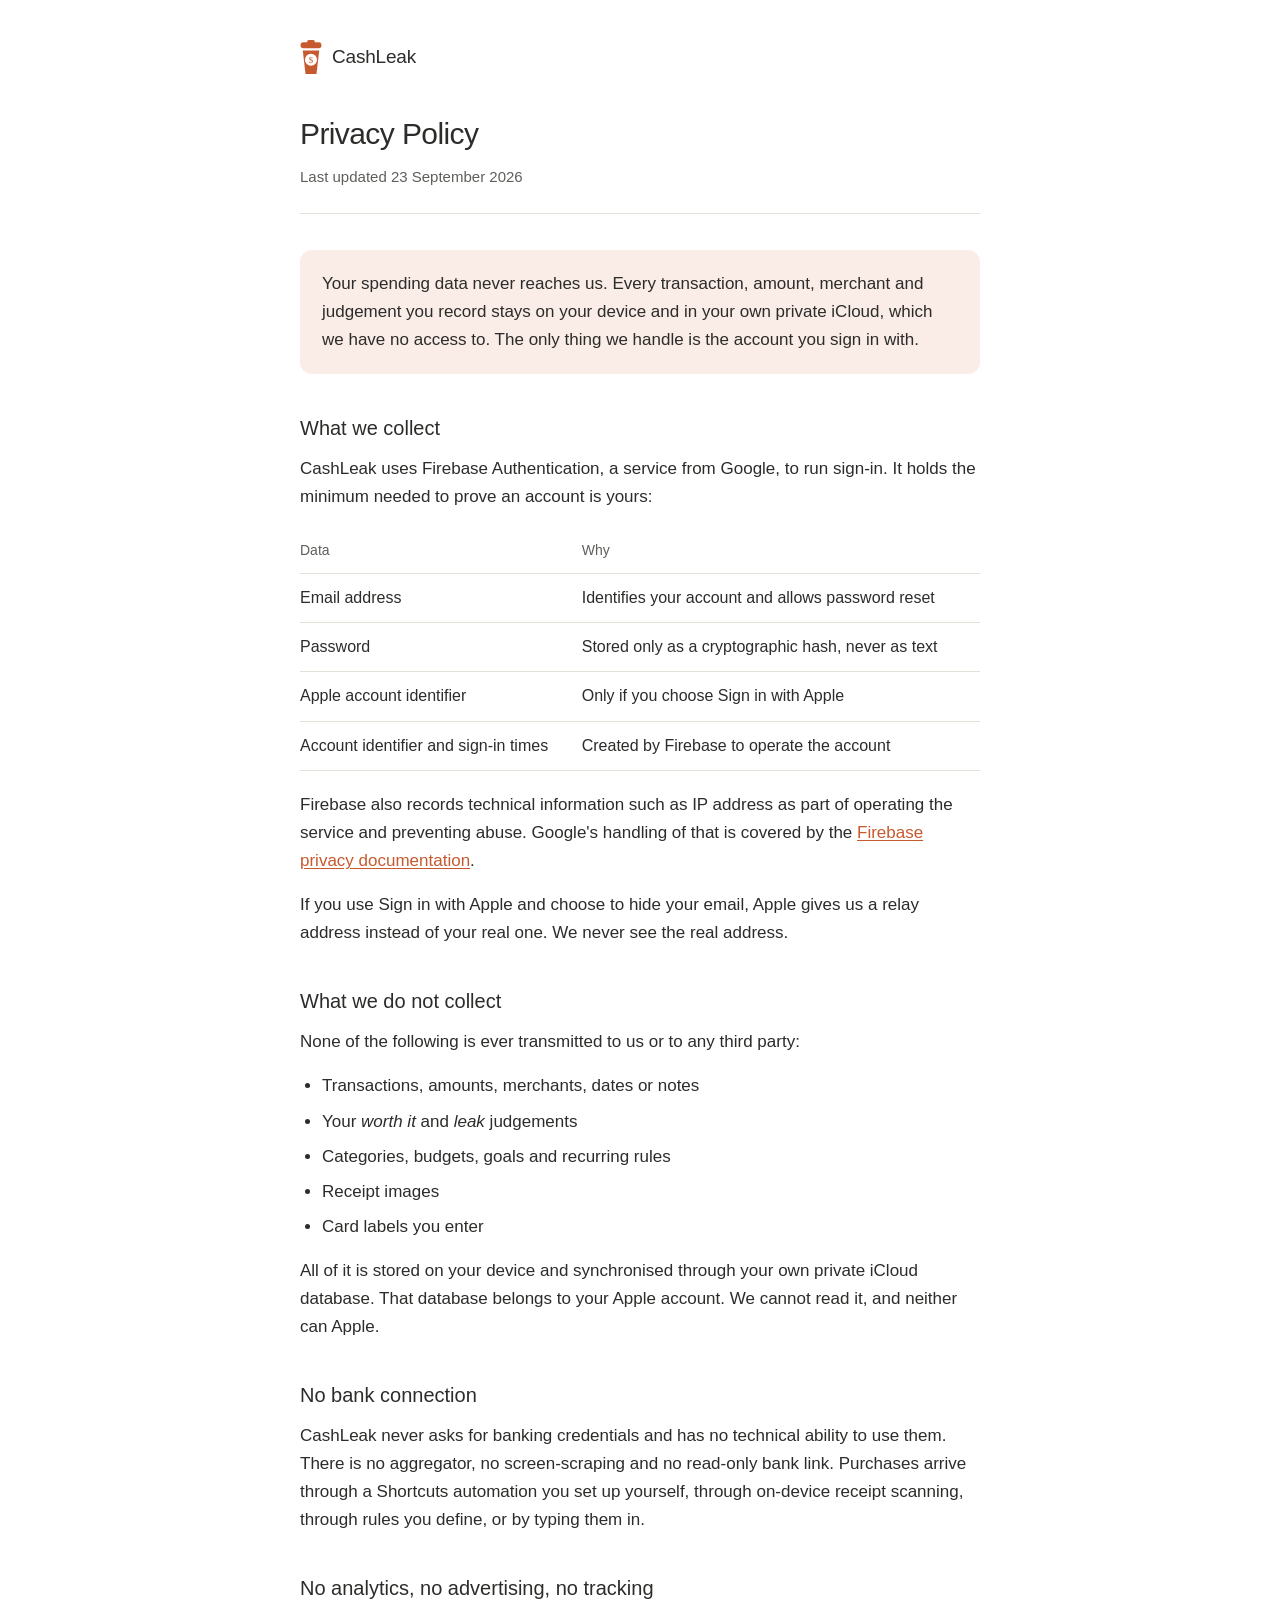
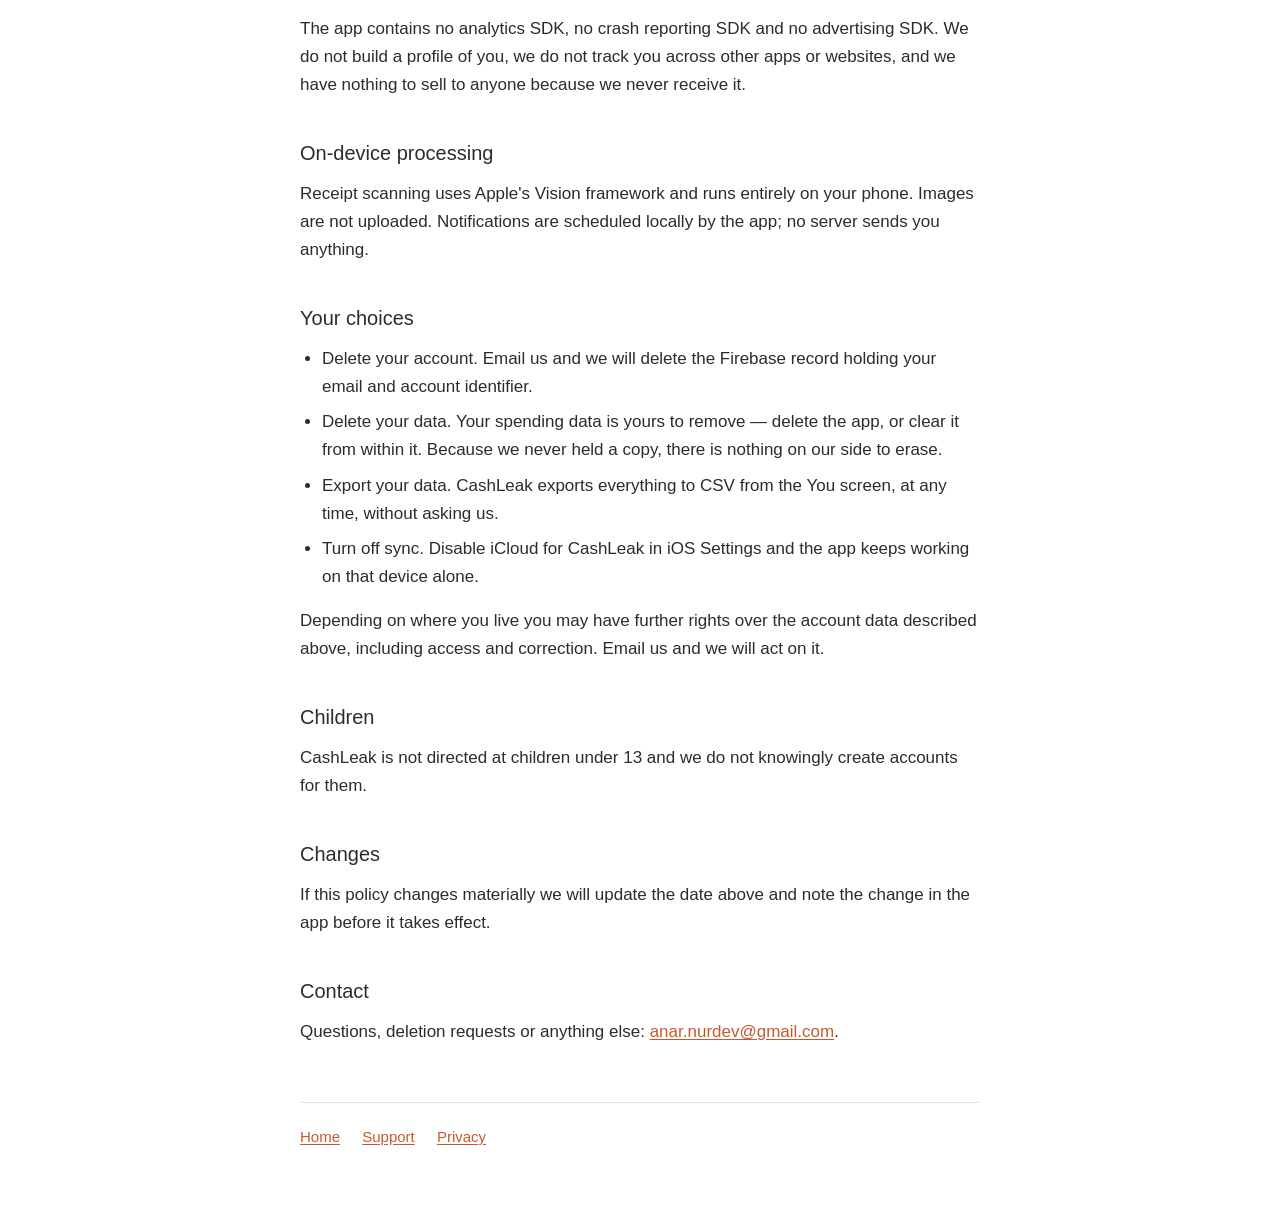
==== docs/privacy.html @ 2df8ec70 "Add privacy policy and support pages for GitHub Pages App Store Connect blocks review without a host" ====
<!DOCTYPE html>
<html lang="en">
<head>
<meta charset="utf-8">
<meta name="viewport" content="width=device-width, initial-scale=1">
<title>Privacy Policy — CashLeak</title>
<link rel="stylesheet" href="_style.css">
</head>
<body>
<div class="wrap">

<header>
  <a class="mark" href="index.html">
    <svg viewBox="0 0 40 62" width="22" height="34" aria-hidden="true"><rect x="13" y="0" width="14" height="7" rx="3" fill="#C65A2E"/><rect x="1" y="4" width="38" height="11" rx="5" fill="#C65A2E"/><path d="M5 19 L35 19 L30 62 L10 62 Z" fill="#C65A2E"/><circle cx="20" cy="36" r="11" fill="#FFFFFF"/><text x="20" y="42" font-size="16" fill="#C65A2E" text-anchor="middle" font-family="Georgia, serif">$</text></svg>
    <span>CashLeak</span>
  </a>
  <h1>Privacy Policy</h1>
  <p class="dateline">Last updated 23 September 2026</p>
</header>

<div class="lede">
  <p><strong>Your spending data never reaches us.</strong> Every transaction, amount, merchant and judgement you record stays on your device and in your own private iCloud, which we have no access to. The only thing we handle is the account you sign in with.</p>
</div>

<h2>What we collect</h2>

<p>CashLeak uses Firebase Authentication, a service from Google, to run sign-in. It holds the minimum needed to prove an account is yours:</p>

<table>
  <tr><th>Data</th><th>Why</th></tr>
  <tr><td>Email address</td><td>Identifies your account and allows password reset</td></tr>
  <tr><td>Password</td><td>Stored only as a cryptographic hash, never as text</td></tr>
  <tr><td>Apple account identifier</td><td>Only if you choose Sign in with Apple</td></tr>
  <tr><td>Account identifier and sign-in times</td><td>Created by Firebase to operate the account</td></tr>
</table>

<p>Firebase also records technical information such as IP address as part of operating the service and preventing abuse. Google's handling of that is covered by the <a href="https://firebase.google.com/support/privacy">Firebase privacy documentation</a>.</p>

<p>If you use Sign in with Apple and choose to hide your email, Apple gives us a relay address instead of your real one. We never see the real address.</p>

<h2>What we do not collect</h2>

<p>None of the following is ever transmitted to us or to any third party:</p>

<ul>
  <li>Transactions, amounts, merchants, dates or notes</li>
  <li>Your <em>worth it</em> and <em>leak</em> judgements</li>
  <li>Categories, budgets, goals and recurring rules</li>
  <li>Receipt images</li>
  <li>Card labels you enter</li>
</ul>

<p>All of it is stored on your device and synchronised through <strong>your own private iCloud database</strong>. That database belongs to your Apple account. We cannot read it, and neither can Apple.</p>

<h2>No bank connection</h2>

<p>CashLeak never asks for banking credentials and has no technical ability to use them. There is no aggregator, no screen-scraping and no read-only bank link. Purchases arrive through a Shortcuts automation you set up yourself, through on-device receipt scanning, through rules you define, or by typing them in.</p>

<h2>No analytics, no advertising, no tracking</h2>

<p>The app contains no analytics SDK, no crash reporting SDK and no advertising SDK. We do not build a profile of you, we do not track you across other apps or websites, and we have nothing to sell to anyone because we never receive it.</p>

<h2>On-device processing</h2>

<p>Receipt scanning uses Apple's Vision framework and runs entirely on your phone. Images are not uploaded. Notifications are scheduled locally by the app; no server sends you anything.</p>

<h2>Your choices</h2>

<ul>
  <li><strong>Delete your account.</strong> Email us and we will delete the Firebase record holding your email and account identifier.</li>
  <li><strong>Delete your data.</strong> Your spending data is yours to remove — delete the app, or clear it from within it. Because we never held a copy, there is nothing on our side to erase.</li>
  <li><strong>Export your data.</strong> CashLeak exports everything to CSV from the You screen, at any time, without asking us.</li>
  <li><strong>Turn off sync.</strong> Disable iCloud for CashLeak in iOS Settings and the app keeps working on that device alone.</li>
</ul>

<p>Depending on where you live you may have further rights over the account data described above, including access and correction. Email us and we will act on it.</p>

<h2>Children</h2>

<p>CashLeak is not directed at children under 13 and we do not knowingly create accounts for them.</p>

<h2>Changes</h2>

<p>If this policy changes materially we will update the date above and note the change in the app before it takes effect.</p>

<h2>Contact</h2>

<p>Questions, deletion requests or anything else: <a href="mailto:anar.nurdev@gmail.com">anar.nurdev@gmail.com</a>.</p>

<footer>
  <a href="index.html">Home</a>
  <a href="support.html">Support</a>
  <a href="privacy.html">Privacy</a>
</footer>

</div>
</body>
</html>
---- docs/_style.css ----
:root {
  --brand: #C65A2E;
  --ink: #2C2C2A;
  --muted: #5F5E5A;
  --line: #E4E1DA;
  --wash: #FAECE7;
  --page: #FFFFFF;
}

@media (prefers-color-scheme: dark) {
  :root {
    --brand: #F0997B;
    --ink: #F1EFE8;
    --muted: #B4B2A9;
    --line: #3A3937;
    --wash: #2A1712;
    --page: #171614;
  }
}

* { box-sizing: border-box; }

body {
  margin: 0;
  padding: 0 24px 80px;
  background: var(--page);
  color: var(--ink);
  font: 400 17px/1.65 -apple-system, BlinkMacSystemFont, "Segoe UI", Roboto, Helvetica, Arial, sans-serif;
  -webkit-text-size-adjust: 100%;
}

.wrap { max-width: 680px; margin: 0 auto; }

header {
  border-bottom: 1px solid var(--line);
  padding: 40px 0 24px;
  margin-bottom: 36px;
}

.mark {
  display: inline-flex;
  align-items: center;
  gap: 10px;
  text-decoration: none;
  color: var(--ink);
}

.mark svg { display: block; }

.mark span { font-size: 19px; font-weight: 500; letter-spacing: -0.01em; }

h1 { font-size: 30px; font-weight: 500; letter-spacing: -0.02em; margin: 26px 0 6px; }
h2 { font-size: 20px; font-weight: 500; margin: 38px 0 10px; }
h3 { font-size: 17px; font-weight: 500; margin: 26px 0 6px; }

.dateline { color: var(--muted); font-size: 15px; margin: 0; }

p { margin: 0 0 16px; }

ul { margin: 0 0 16px; padding-left: 22px; }
li { margin-bottom: 7px; }

a { color: var(--brand); text-underline-offset: 2px; }

strong { font-weight: 500; }

.lede {
  background: var(--wash);
  border-radius: 12px;
  padding: 20px 22px;
  margin: 0 0 30px;
}

.lede p:last-child { margin-bottom: 0; }

table { width: 100%; border-collapse: collapse; margin: 0 0 20px; font-size: 16px; }
th, td { text-align: left; padding: 11px 12px 11px 0; border-bottom: 1px solid var(--line); vertical-align: top; }
th { font-weight: 500; color: var(--muted); font-size: 14px; }

footer {
  border-top: 1px solid var(--line);
  margin-top: 56px;
  padding-top: 22px;
  color: var(--muted);
  font-size: 15px;
}

footer a { margin-right: 18px; }
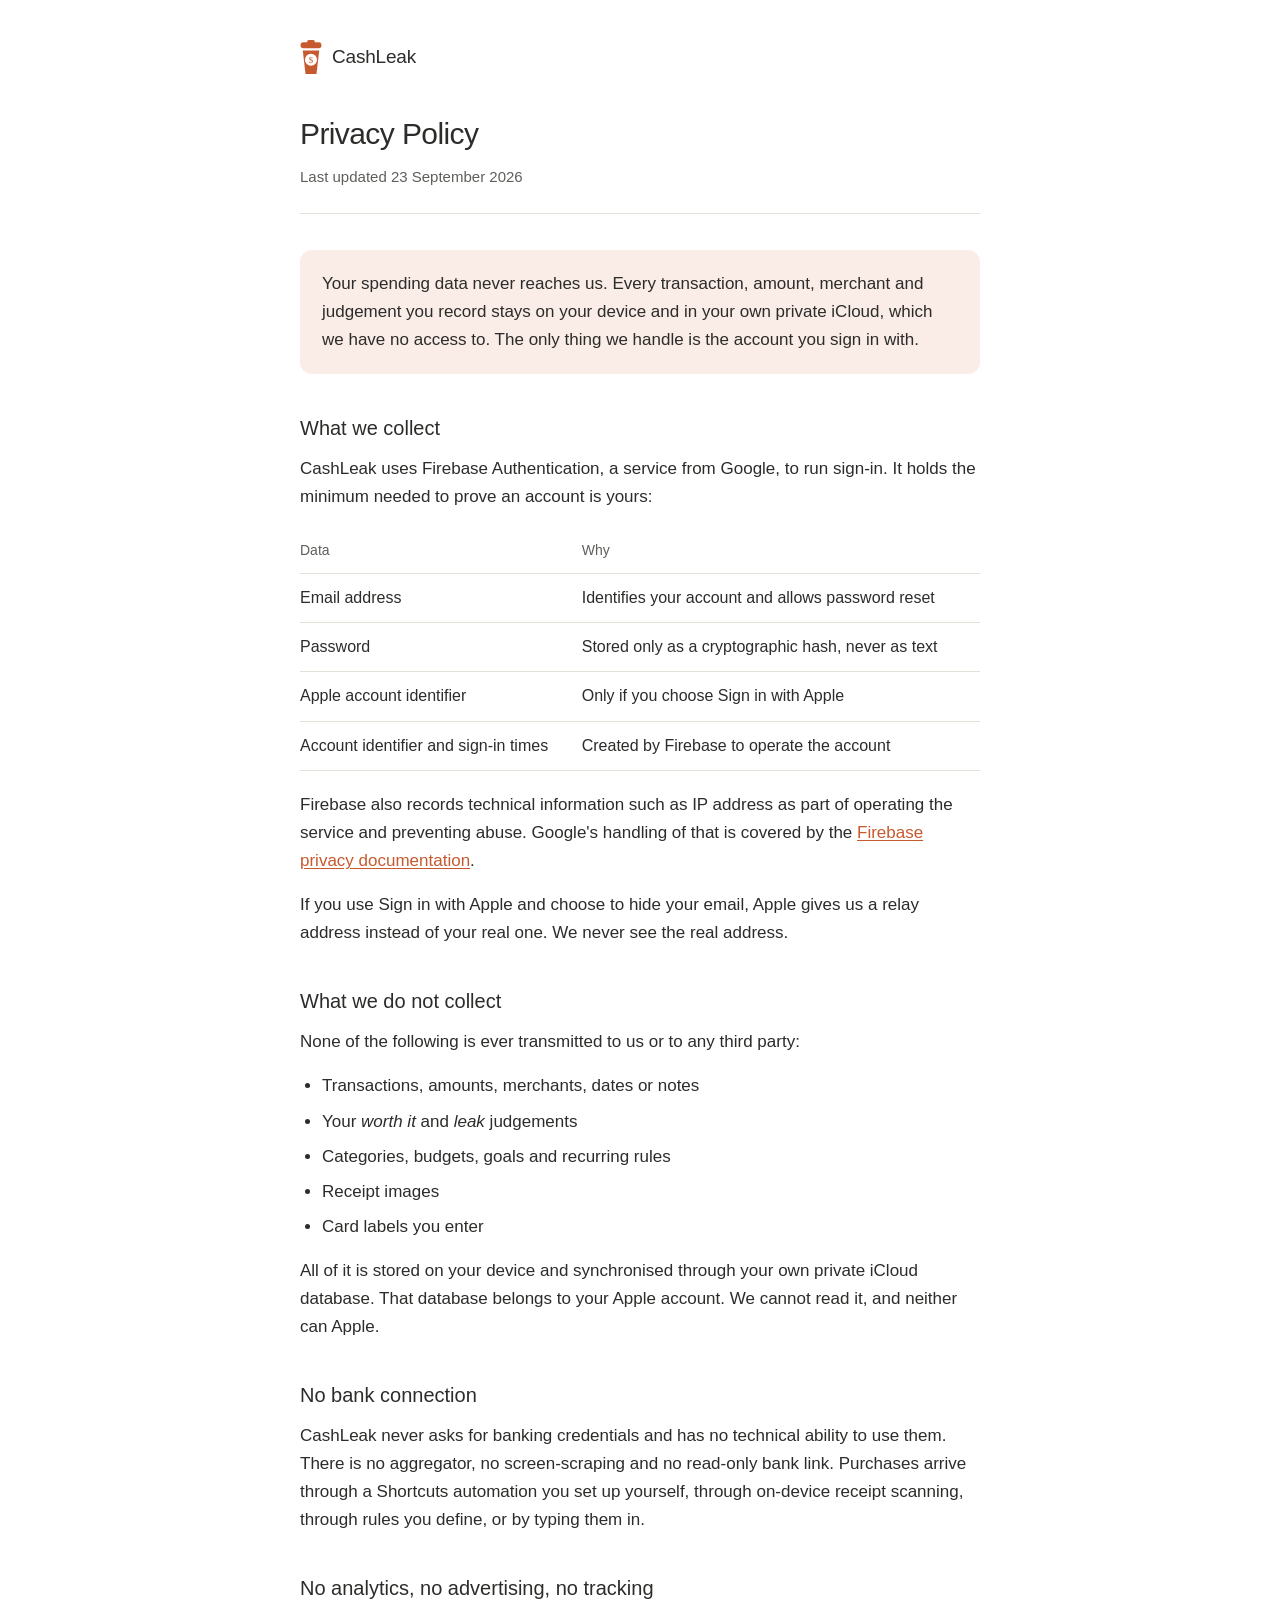
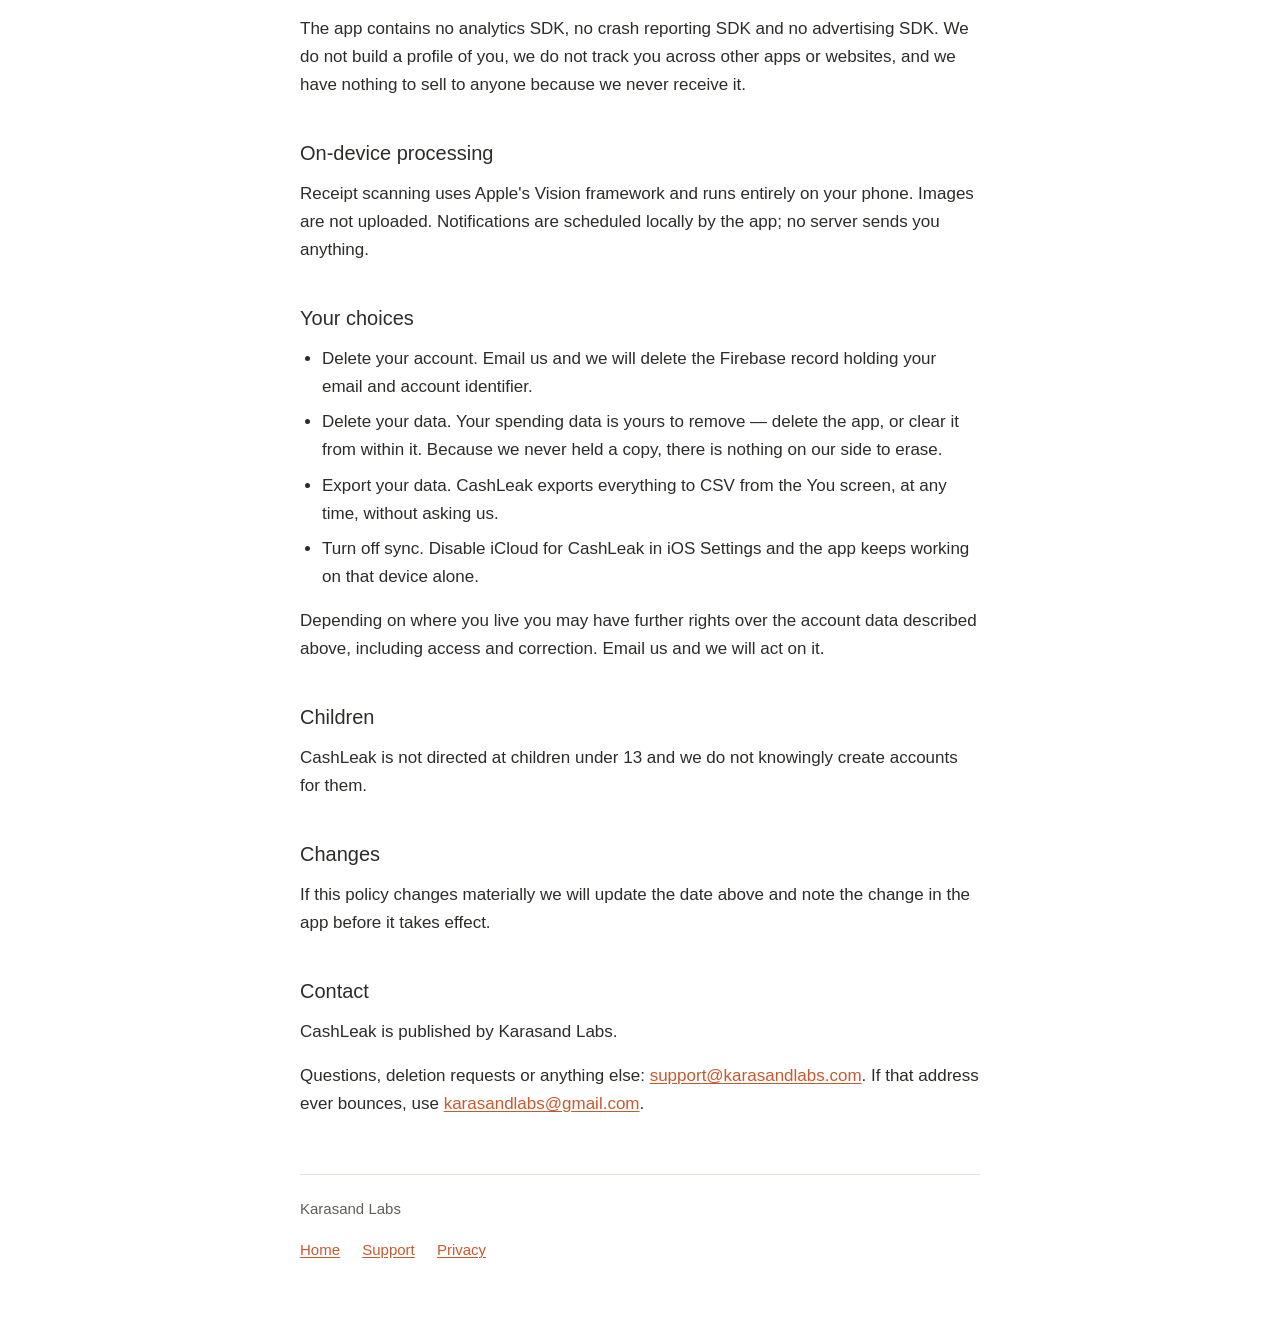
==== commit b7db02ac: "Use the Karasand Labs support addresses support@karasandlabs.com throughout, with karasandlabs@gmail" ====
--- a/docs/privacy.html
+++ b/docs/privacy.html
@@ -85,9 +85,12 @@
 
 <h2>Contact</h2>
 
-<p>Questions, deletion requests or anything else: <a href="mailto:anar.nurdev@gmail.com">anar.nurdev@gmail.com</a>.</p>
+<p>CashLeak is published by Karasand Labs.</p>
+
+<p>Questions, deletion requests or anything else: <a href="mailto:support@karasandlabs.com">support@karasandlabs.com</a>. If that address ever bounces, use <a href="mailto:karasandlabs@gmail.com">karasandlabs@gmail.com</a>.</p>
 
 <footer>
+  <p>Karasand Labs</p>
   <a href="index.html">Home</a>
   <a href="support.html">Support</a>
   <a href="privacy.html">Privacy</a>
